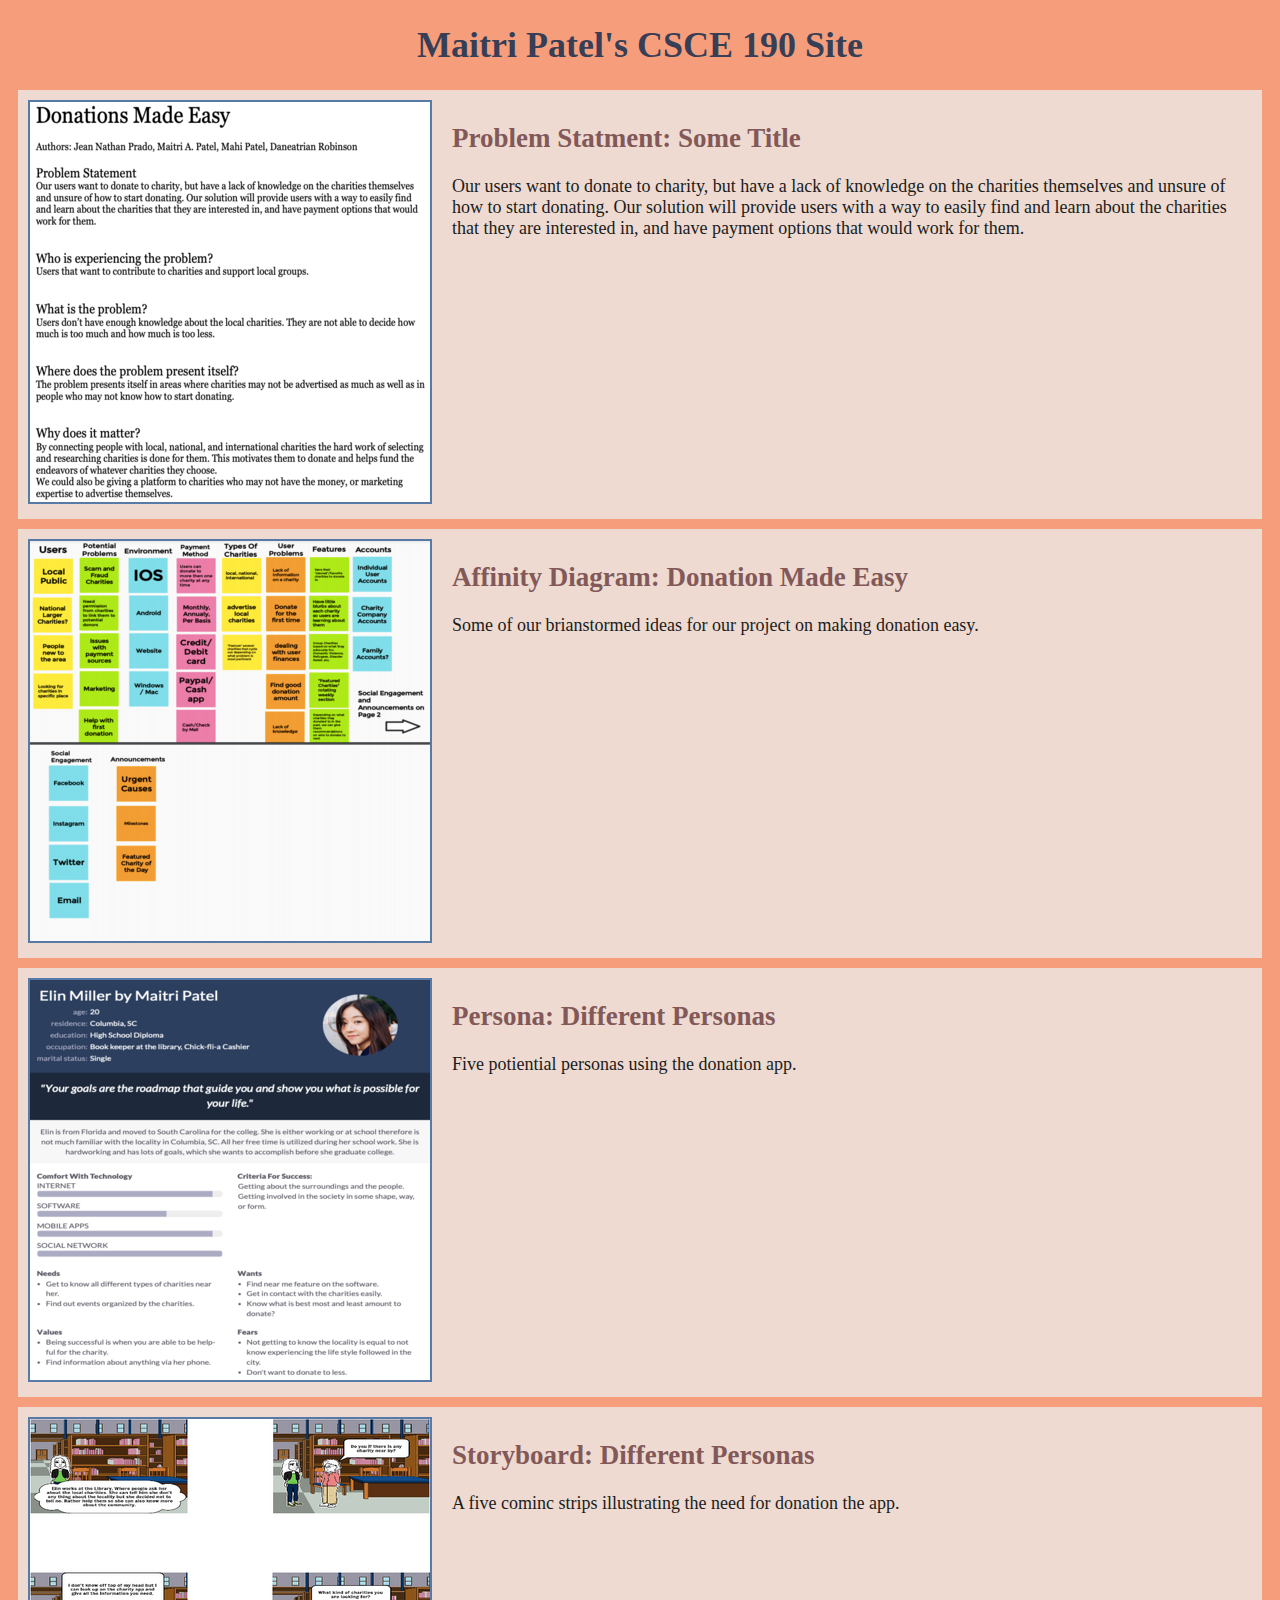
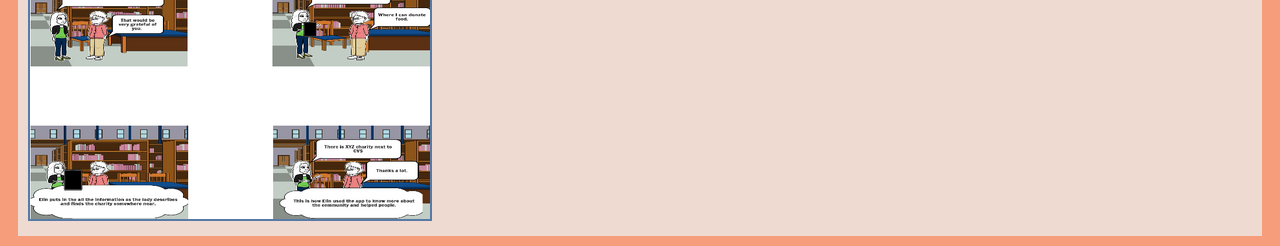
==== index.html @ 3da66b89 "Storyboard" ====
<!DOCTYPE html>
<html>
    <head>
        <title> CSCE 190: Maitri Patel </title>
        <link rel = "stylesheet" href="style.css">
    </head>
    <body>
        <h1> Maitri Patel's CSCE 190 Site  </h1>
        
        <!-- Problem Statement -->
        <section class="assigment">
            <a href="files/problem-statement.pdf"><img src = "images/problem-statement.png"> </a>
            <section class="assigment-detail">
                <a href="files/problem-statement.pdf"> <h2>Problem Statment: Some Title </h2> </a>
                <p> 
                    Our users want to donate to charity, but have a lack of knowledge on the charities themselves and unsure of how to start donating. Our solution will provide users with a way to easily find and learn about the charities that they are interested in, and have payment options that would work for them.
                </p>
            </section>
        </section>

        <!-- Affinity Diagram -->
        <section class="assigment">
            <a href="files/affinity-diagram.pdf"> <img src = "images/affinity-diagram.png"> </a>
            <section class="assigment-detail">
                <a href="files/affinity-diagram.pdf"> <h2>Affinity Diagram: Donation Made Easy </h2> </a>
                <p> 
                    Some of our brianstormed ideas for our project on making donation easy.
                </p>
            </section>
        </section>
        
        <!-- Persona -->
        <section class="assigment">
            <a href="files/persona.pdf"> <img src = "images/persona.png"> </a>
            <section class="assigment-detail">
                <a href="files/persona.pdf"> <h2>Persona: Different Personas </h2> </a>
                <p> 
                    Five potiential personas using the donation app.
                </p>
            </section>
        </section>

        <!-- Story Board -->
        <section class="assigment">
            <a href="files/story-board.pdf"> <img src = "images/story-board.png"> </a>
            <section class="assigment-detail">
                <a href="files/story-board.pdf"> <h2>Storyboard: Different Personas </h2> </a>
                <p> 
                    A five cominc strips illustrating the need for donation the app.
                </p>
            </section>
        </section>


    </body>
</html>
---- style.css ----
body{
    background:#f69e7b;
    font-size: large;
    font-family:'Times New Roman', Times, serif;
    color: #1a1c20;
}

.assigment{
    display:flex;
    padding: 10px;
    margin: 10px;
    background: #eedad1;
}

.assigment img{
    width: 400px;
    border: 2px solid #587AA6;
    margin-right: 20px;
}

h1{ 
    color: #383e56;
    text-align: center;
}

a{
    color: #835858;
    text-decoration: none;
}
/*  #eeeeee #222831 #4f8a8b #fbd46d*/
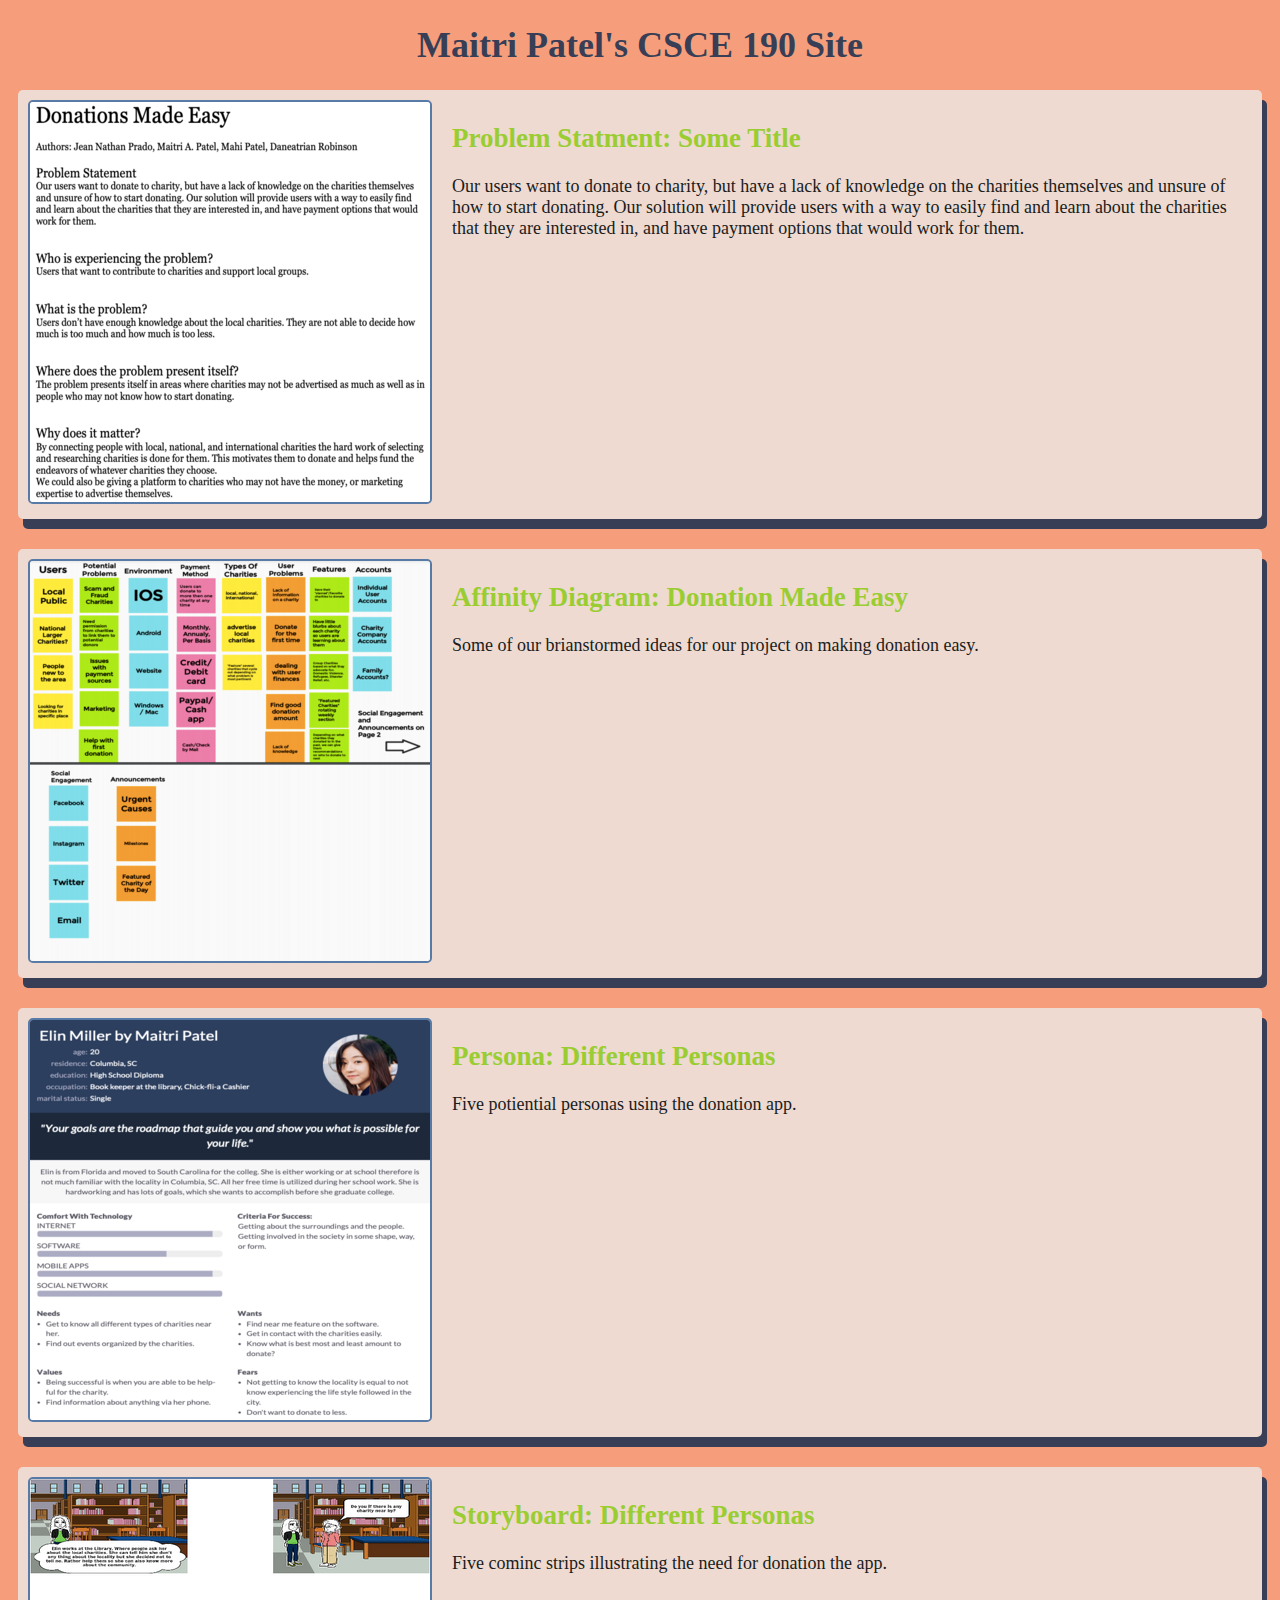
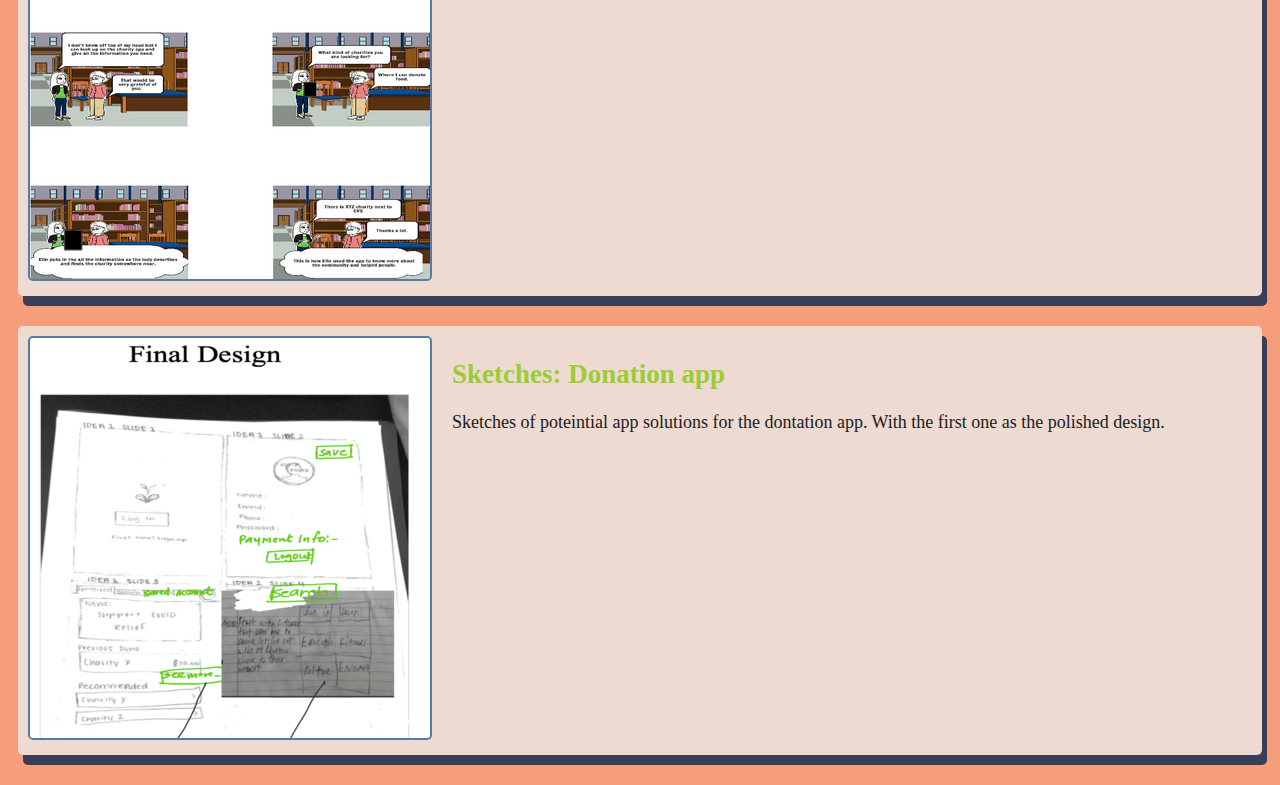
==== commit 751d3170: "Sketches" ====
--- a/index.html
+++ b/index.html
@@ -46,11 +46,21 @@
             <section class="assigment-detail">
                 <a href="files/story-board.pdf"> <h2>Storyboard: Different Personas </h2> </a>
                 <p> 
-                    A five cominc strips illustrating the need for donation the app.
+                    Five cominc strips illustrating the need for donation the app.
                 </p>
             </section>
         </section>
 
+        <!-- Sketches -->
+        <section class="assigment">
+            <a href="files/sketch.pdf"> <img src = "images/sketch.png"> </a>
+            <section class="assigment-detail">
+                <a href="files/sketch.pdf"> <h2>Sketches: Donation app </h2> </a>
+                <p> 
+                    Sketches of poteintial app solutions for the dontation app. With the first one as the polished design.
+                </p>
+            </section>
+        </section>        
 
     </body>
 </html>
--- a/style.css
+++ b/style.css
@@ -9,13 +9,17 @@
     display:flex;
     padding: 10px;
     margin: 10px;
+    margin-bottom: 30px;
     background: #eedad1;
+    border-radius: 5px;
+    box-shadow: 5px 10px #383e56;
 }
 
 .assigment img{
     width: 400px;
     border: 2px solid #587AA6;
     margin-right: 20px;
+    border-radius: 5px;
 }
 
 h1{ 
@@ -24,7 +28,11 @@
 }
 
 a{
-    color: #835858;
+    color: yellowgreen;
     text-decoration: none;
 }
+
+.assigment a:hover{
+    color: #835858;
+}
 /*  #eeeeee #222831 #4f8a8b #fbd46d*/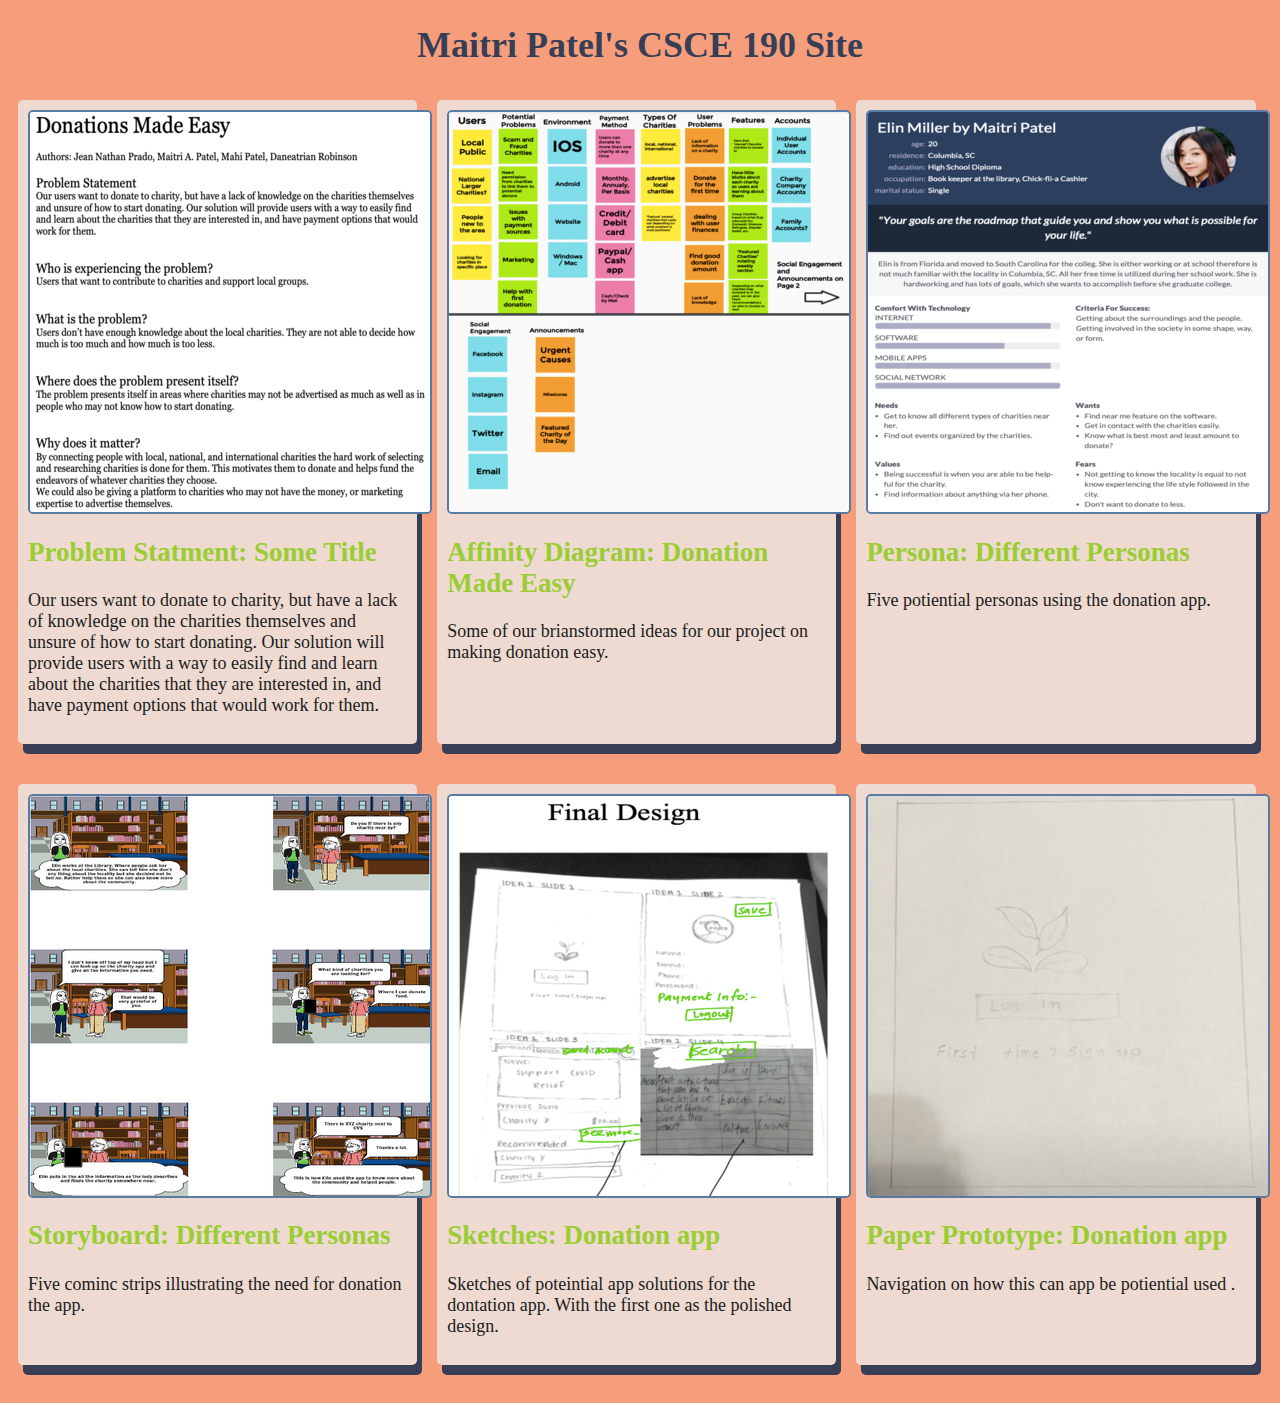
==== commit c4bce561: "Paper Prototype" ====
--- a/index.html
+++ b/index.html
@@ -7,60 +7,73 @@
     <body>
         <h1> Maitri Patel's CSCE 190 Site  </h1>
         
-        <!-- Problem Statement -->
-        <section class="assigment">
-            <a href="files/problem-statement.pdf"><img src = "images/problem-statement.png"> </a>
-            <section class="assigment-detail">
-                <a href="files/problem-statement.pdf"> <h2>Problem Statment: Some Title </h2> </a>
-                <p> 
-                    Our users want to donate to charity, but have a lack of knowledge on the charities themselves and unsure of how to start donating. Our solution will provide users with a way to easily find and learn about the charities that they are interested in, and have payment options that would work for them.
-                </p>
+        <div class= "assigments">
+
+            <!-- Problem Statement -->
+            <section class="assigment">
+                <a href="files/problem-statement.pdf"><img src = "images/problem-statement.png"> </a>
+                <section class="assigment-detail">
+                    <a href="files/problem-statement.pdf"> <h2>Problem Statment: Some Title </h2> </a>
+                    <p> 
+                        Our users want to donate to charity, but have a lack of knowledge on the charities themselves and unsure of how to start donating. Our solution will provide users with a way to easily find and learn about the charities that they are interested in, and have payment options that would work for them.
+                    </p>
+                </section>
             </section>
-        </section>
 
-        <!-- Affinity Diagram -->
-        <section class="assigment">
-            <a href="files/affinity-diagram.pdf"> <img src = "images/affinity-diagram.png"> </a>
-            <section class="assigment-detail">
-                <a href="files/affinity-diagram.pdf"> <h2>Affinity Diagram: Donation Made Easy </h2> </a>
-                <p> 
-                    Some of our brianstormed ideas for our project on making donation easy.
-                </p>
+            <!-- Affinity Diagram -->
+            <section class="assigment">
+                <a href="files/affinity-diagram.pdf"> <img src = "images/affinity-diagram.png"> </a>
+                <section class="assigment-detail">
+                    <a href="files/affinity-diagram.pdf"> <h2>Affinity Diagram: Donation Made Easy </h2> </a>
+                    <p> 
+                        Some of our brianstormed ideas for our project on making donation easy.
+                    </p>
+                </section>
             </section>
-        </section>
-        
-        <!-- Persona -->
-        <section class="assigment">
-            <a href="files/persona.pdf"> <img src = "images/persona.png"> </a>
-            <section class="assigment-detail">
-                <a href="files/persona.pdf"> <h2>Persona: Different Personas </h2> </a>
-                <p> 
-                    Five potiential personas using the donation app.
-                </p>
+            
+            <!-- Persona -->
+            <section class="assigment">
+                <a href="files/persona.pdf"> <img src = "images/persona.png"> </a>
+                <section class="assigment-detail">
+                    <a href="files/persona.pdf"> <h2>Persona: Different Personas </h2> </a>
+                    <p> 
+                        Five potiential personas using the donation app.
+                    </p>
+                </section>
             </section>
-        </section>
 
-        <!-- Story Board -->
-        <section class="assigment">
-            <a href="files/story-board.pdf"> <img src = "images/story-board.png"> </a>
-            <section class="assigment-detail">
-                <a href="files/story-board.pdf"> <h2>Storyboard: Different Personas </h2> </a>
-                <p> 
-                    Five cominc strips illustrating the need for donation the app.
-                </p>
+            <!-- Story Board -->
+            <section class="assigment">
+                <a href="files/story-board.pdf"> <img src = "images/story-board.png"> </a>
+                <section class="assigment-detail">
+                    <a href="files/story-board.pdf"> <h2>Storyboard: Different Personas </h2> </a>
+                    <p> 
+                        Five cominc strips illustrating the need for donation the app.
+                    </p>
+                </section>
             </section>
-        </section>
 
-        <!-- Sketches -->
-        <section class="assigment">
-            <a href="files/sketch.pdf"> <img src = "images/sketch.png"> </a>
-            <section class="assigment-detail">
-                <a href="files/sketch.pdf"> <h2>Sketches: Donation app </h2> </a>
-                <p> 
-                    Sketches of poteintial app solutions for the dontation app. With the first one as the polished design.
-                </p>
-            </section>
-        </section>        
+            <!-- Sketches -->
+            <section class="assigment">
+                <a href="files/sketch.pdf"> <img src = "images/sketch.png"> </a>
+                <section class="assigment-detail">
+                    <a href="files/sketch.pdf"> <h2>Sketches: Donation app </h2> </a>
+                    <p> 
+                        Sketches of poteintial app solutions for the dontation app. With the first one as the polished design.
+                    </p>
+                </section>
+            </section>        
 
+            <!-- Paper Prototype -->
+            <section class="assigment">
+                <a href="https://youtu.be/VBZJ8A3aNvs"> <img src = "images/paper-prototype.png"> </a>
+                <section class="assigment-detail">
+                    <a href="https://youtu.be/VBZJ8A3aNvs"> <h2>Paper Prototype: Donation app </h2> </a>
+                    <p> 
+                        Navigation on how this can app be potiential used .
+                    </p>
+                </section>
+            </section>  
+        </div>
     </body>
 </html>
--- a/style.css
+++ b/style.css
@@ -5,8 +5,13 @@
     color: #1a1c20;
 }
 
+.assigments{
+    display: flex;
+    flex-wrap: wrap;
+}
+
 .assigment{
-    display:flex;
+    width: 30%;
     padding: 10px;
     margin: 10px;
     margin-bottom: 30px;
@@ -20,6 +25,8 @@
     border: 2px solid #587AA6;
     margin-right: 20px;
     border-radius: 5px;
+    display: block;
+    margin: auto;
 }
 
 h1{ 
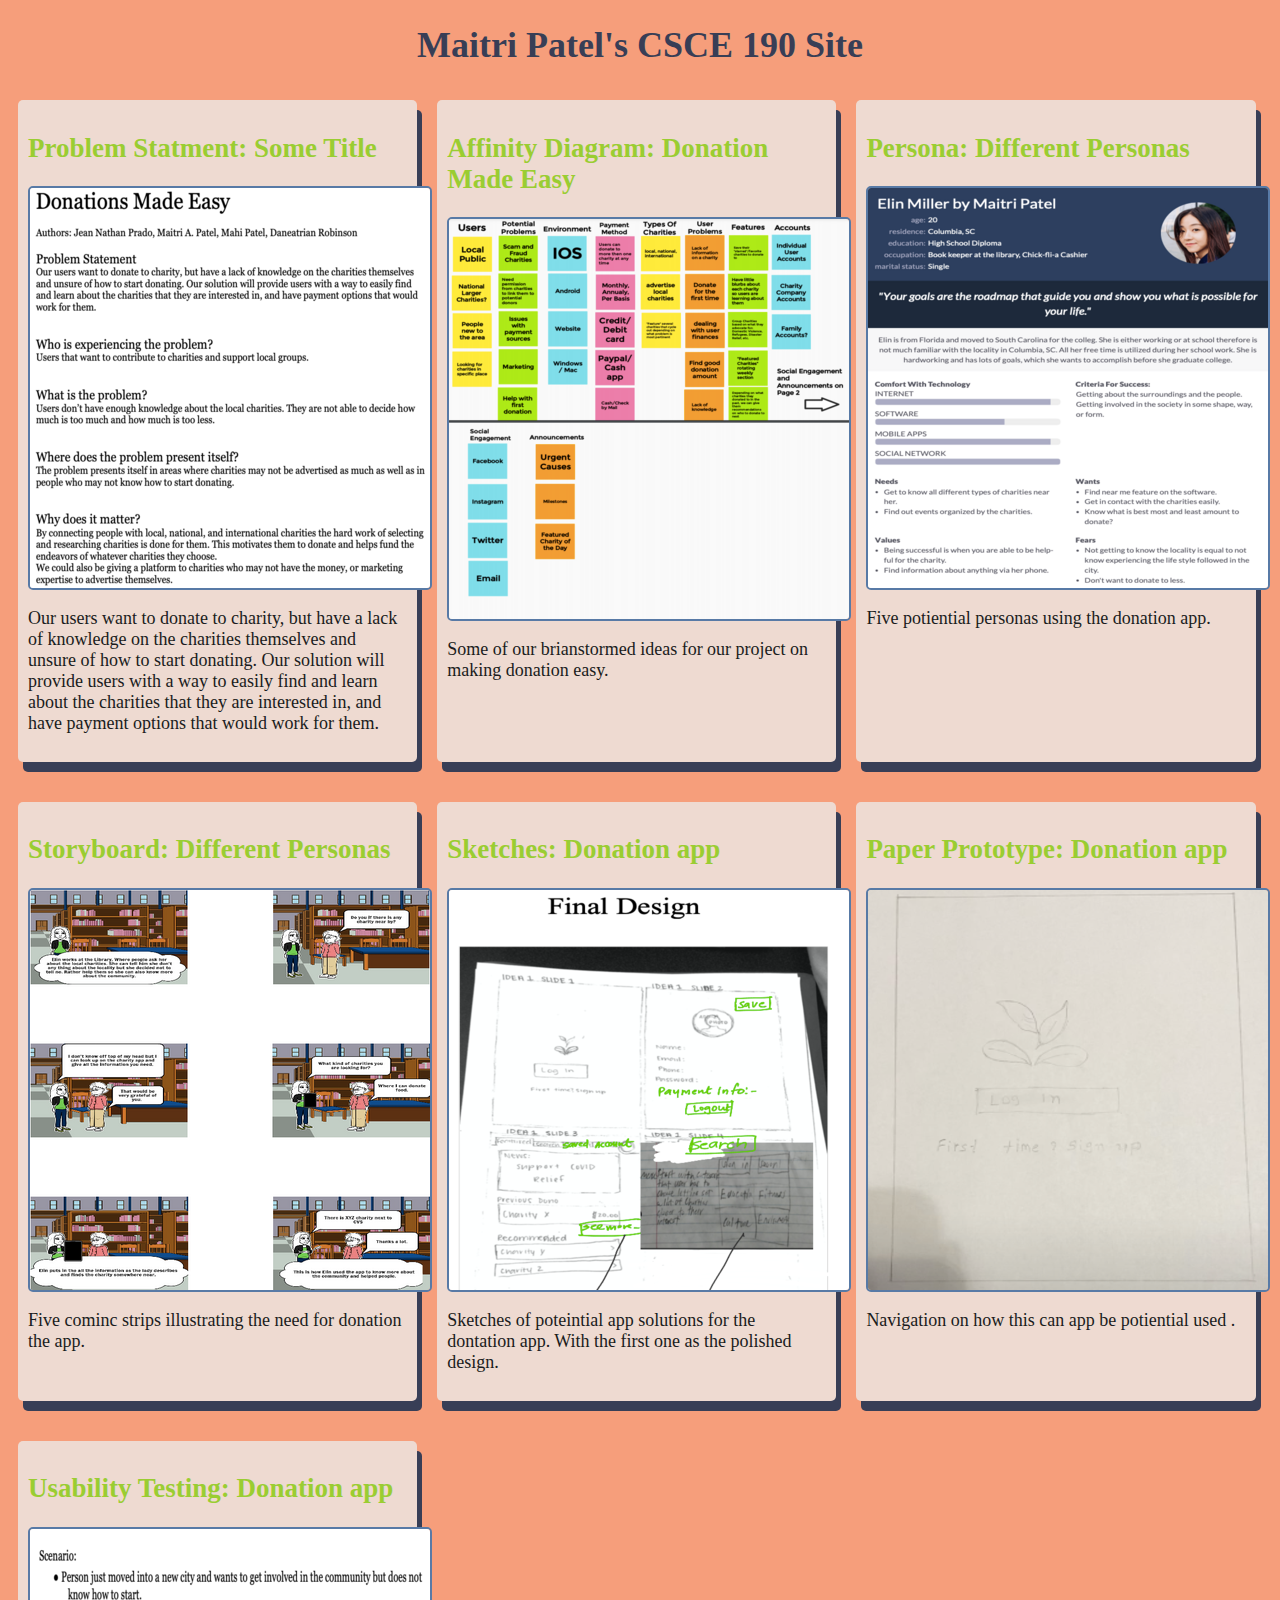
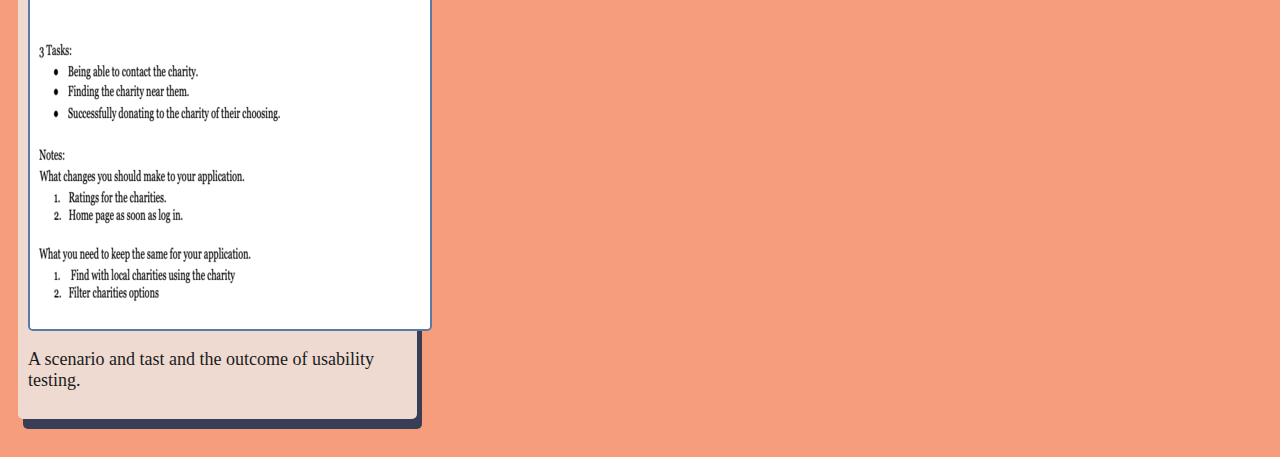
==== commit 170f1133: "usability-testing" ====
--- a/index.html
+++ b/index.html
@@ -11,9 +11,9 @@
 
             <!-- Problem Statement -->
             <section class="assigment">
+                <a href="files/problem-statement.pdf"> <h2>Problem Statment: Some Title </h2> </a>
                 <a href="files/problem-statement.pdf"><img src = "images/problem-statement.png"> </a>
                 <section class="assigment-detail">
-                    <a href="files/problem-statement.pdf"> <h2>Problem Statment: Some Title </h2> </a>
                     <p> 
                         Our users want to donate to charity, but have a lack of knowledge on the charities themselves and unsure of how to start donating. Our solution will provide users with a way to easily find and learn about the charities that they are interested in, and have payment options that would work for them.
                     </p>
@@ -22,9 +22,9 @@
 
             <!-- Affinity Diagram -->
             <section class="assigment">
+                <a href="files/affinity-diagram.pdf"> <h2>Affinity Diagram: Donation Made Easy </h2> </a>
                 <a href="files/affinity-diagram.pdf"> <img src = "images/affinity-diagram.png"> </a>
                 <section class="assigment-detail">
-                    <a href="files/affinity-diagram.pdf"> <h2>Affinity Diagram: Donation Made Easy </h2> </a>
                     <p> 
                         Some of our brianstormed ideas for our project on making donation easy.
                     </p>
@@ -33,9 +33,9 @@
             
             <!-- Persona -->
             <section class="assigment">
+                <a href="files/persona.pdf"> <h2>Persona: Different Personas </h2> </a>
                 <a href="files/persona.pdf"> <img src = "images/persona.png"> </a>
                 <section class="assigment-detail">
-                    <a href="files/persona.pdf"> <h2>Persona: Different Personas </h2> </a>
                     <p> 
                         Five potiential personas using the donation app.
                     </p>
@@ -44,9 +44,9 @@
 
             <!-- Story Board -->
             <section class="assigment">
+                <a href="files/story-board.pdf"> <h2>Storyboard: Different Personas </h2> </a>
                 <a href="files/story-board.pdf"> <img src = "images/story-board.png"> </a>
                 <section class="assigment-detail">
-                    <a href="files/story-board.pdf"> <h2>Storyboard: Different Personas </h2> </a>
                     <p> 
                         Five cominc strips illustrating the need for donation the app.
                     </p>
@@ -55,9 +55,9 @@
 
             <!-- Sketches -->
             <section class="assigment">
+                <a href="files/sketch.pdf"> <h2>Sketches: Donation app </h2> </a>
                 <a href="files/sketch.pdf"> <img src = "images/sketch.png"> </a>
                 <section class="assigment-detail">
-                    <a href="files/sketch.pdf"> <h2>Sketches: Donation app </h2> </a>
                     <p> 
                         Sketches of poteintial app solutions for the dontation app. With the first one as the polished design.
                     </p>
@@ -66,14 +66,26 @@
 
             <!-- Paper Prototype -->
             <section class="assigment">
+                <a href="https://youtu.be/VBZJ8A3aNvs"> <h2>Paper Prototype: Donation app </h2> </a>
                 <a href="https://youtu.be/VBZJ8A3aNvs"> <img src = "images/paper-prototype.png"> </a>
                 <section class="assigment-detail">
-                    <a href="https://youtu.be/VBZJ8A3aNvs"> <h2>Paper Prototype: Donation app </h2> </a>
                     <p> 
                         Navigation on how this can app be potiential used .
                     </p>
                 </section>
             </section>  
+
+            <!-- Usability Testing script -->
+            <section class="assigment">
+                <a href="files/usability-testing.pdf"> <h2>Usability Testing: Donation app </h2> </a>
+                <a href="files/usability-testing.pdf"> <img src = "images/usability-testing.png"> </a>
+                <section class="assigment-detail">
+                    <p> 
+                        A scenario and tast and the outcome of usability testing.
+                    </p>
+                </section>
+            </section>  
+
         </div>
     </body>
 </html>
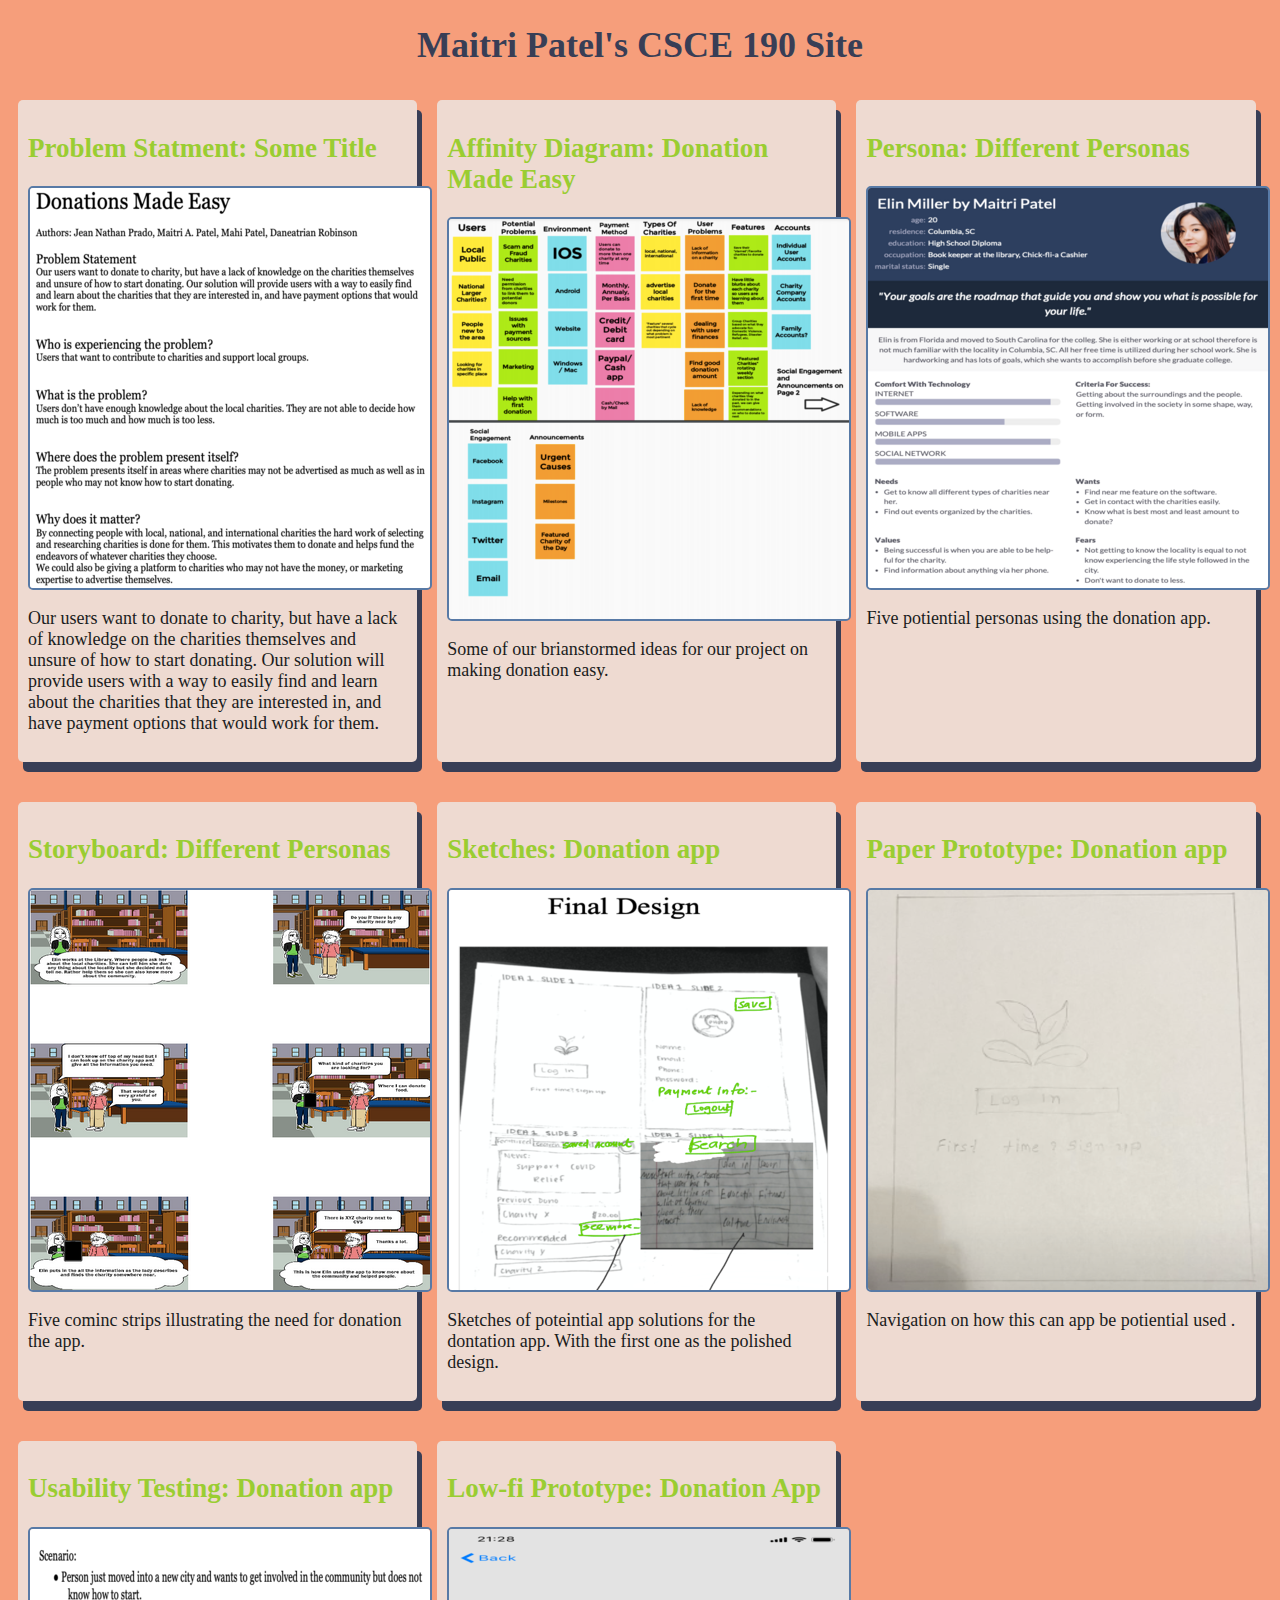
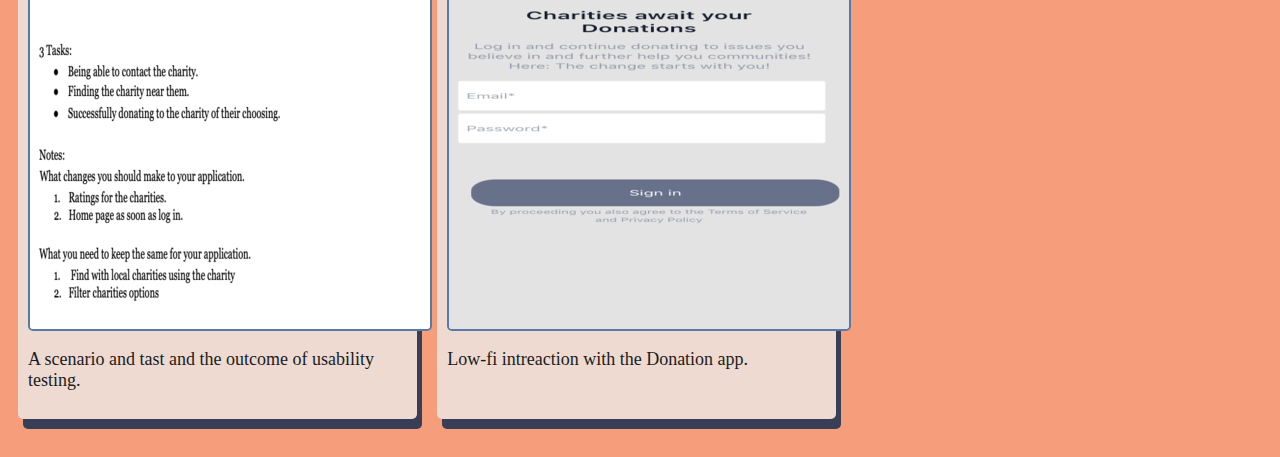
==== commit dcf9542b: "Low-fi-prototype" ====
--- a/index.html
+++ b/index.html
@@ -86,6 +86,17 @@
                 </section>
             </section>  
 
+            <!-- Low-fi-Prototype -->
+            <section class="assigment">
+                <a href="files/low-fi-protype/index.html"> <h2>Low-fi Prototype: Donation App </h2> </a>
+                <a href="files/low-fi-protype/index.html"> <img src = "images/low-fi-prototype.png"> </a>
+                <section class="assigment-detail">
+                    <p> 
+                        Low-fi intreaction with the Donation app.
+                    </p>
+                </section>
+            </section>  
+
         </div>
     </body>
 </html>
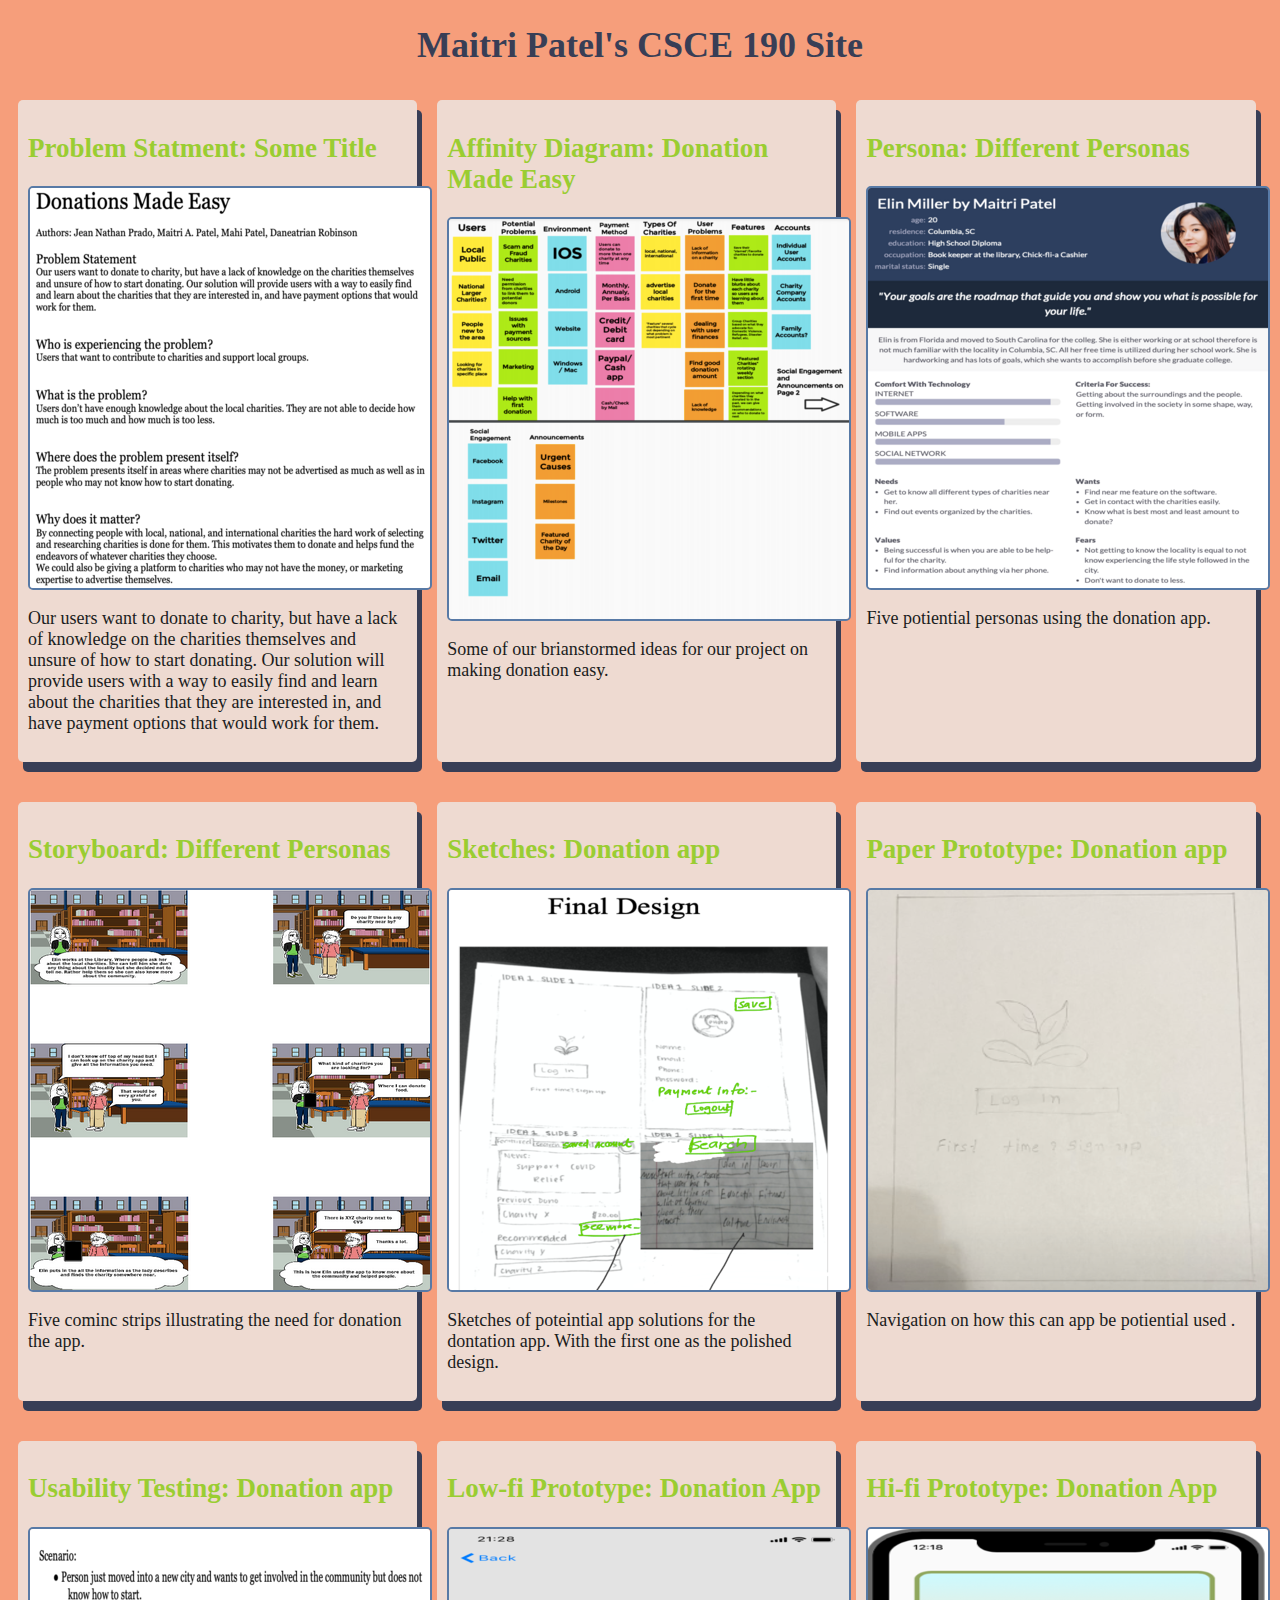
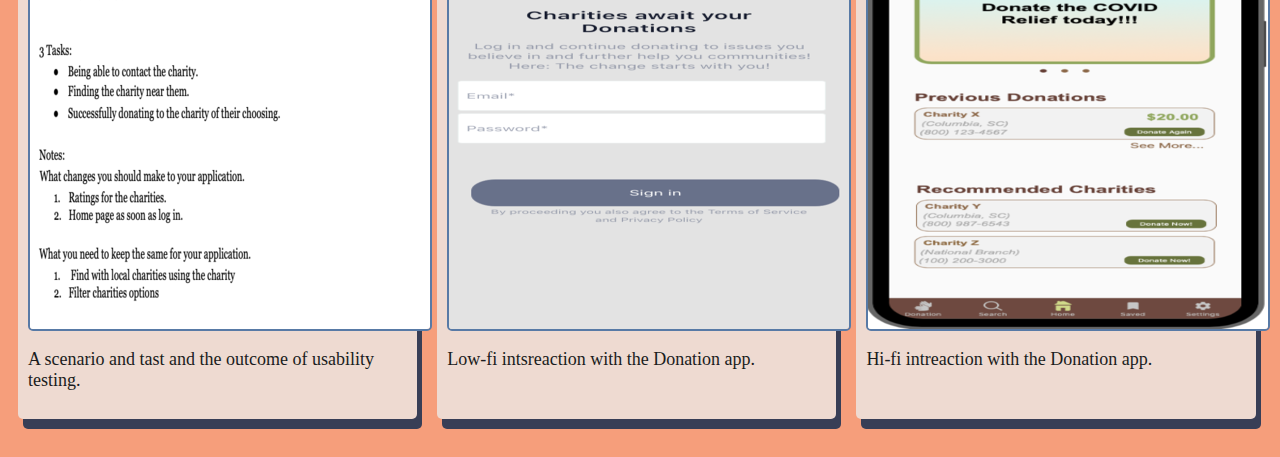
==== commit 7eaedebb: "automated commit" ====
--- a/index.html
+++ b/index.html
@@ -88,15 +88,26 @@
 
             <!-- Low-fi-Prototype -->
             <section class="assigment">
-                <a href="files/low-fi-protype/index.html"> <h2>Low-fi Prototype: Donation App </h2> </a>
-                <a href="files/low-fi-protype/index.html"> <img src = "images/low-fi-prototype.png"> </a>
+                <a href="files/low-fi-protype/frame.html"> <h2>Low-fi Prototype: Donation App </h2> </a>
+                <a href="files/low-fi-protype/frame.html"> <img src = "images/low-fi-prototype.png"> </a>
                 <section class="assigment-detail">
                     <p> 
-                        Low-fi intreaction with the Donation app.
+                        Low-fi intsreaction with the Donation app.
                     </p>
                 </section>
             </section>  
 
+            <!-- hi-fi-Prototype -->
+            <section class="assigment">
+                <a href="files/hi-fi-protype/frame.html"> <h2>Hi-fi Prototype: Donation App </h2> </a>
+                <a href="files/hi-fi-protype/frame.html"> <img src = "images/hi-fi-prototype.png"> </a>
+                <section class="assigment-detail">
+                    <p> 
+                        Hi-fi intreaction with the Donation app.
+                    </p>
+                </section>
+            </section>         
+ 
         </div>
     </body>
 </html>
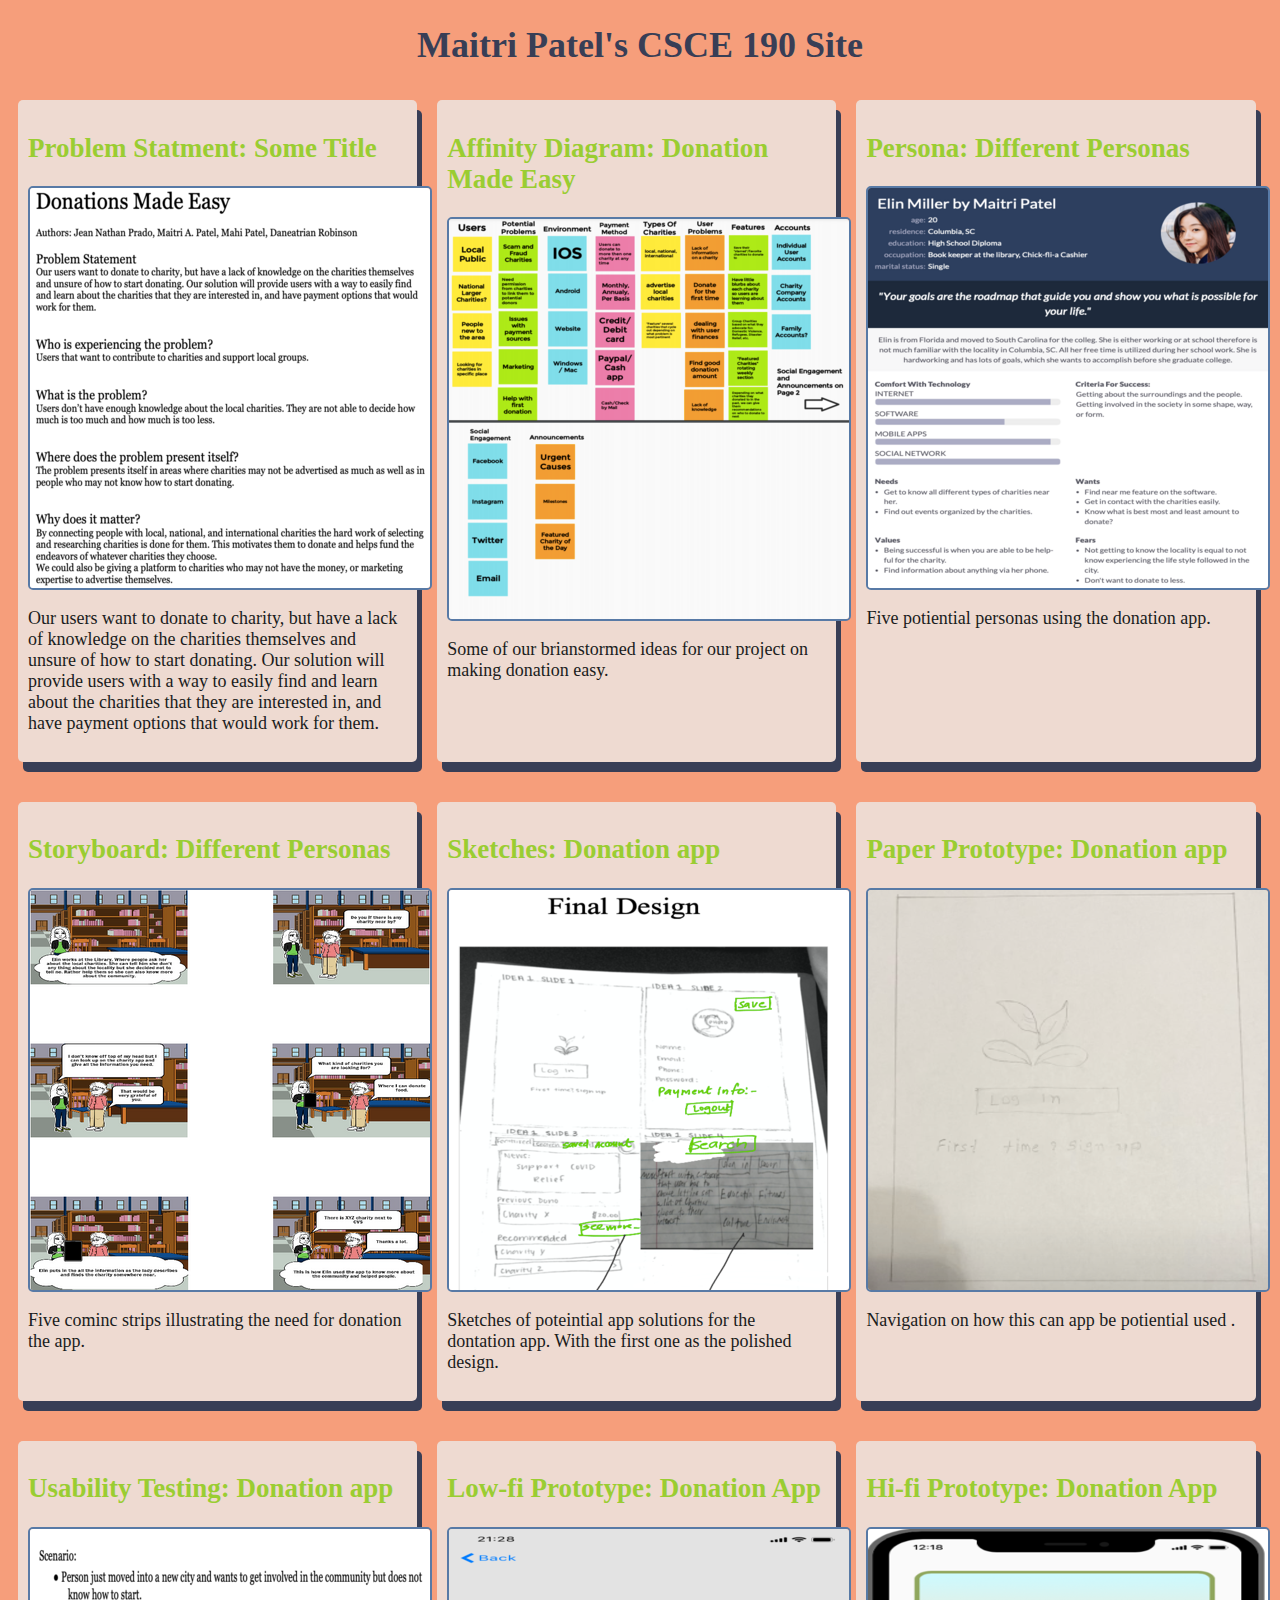
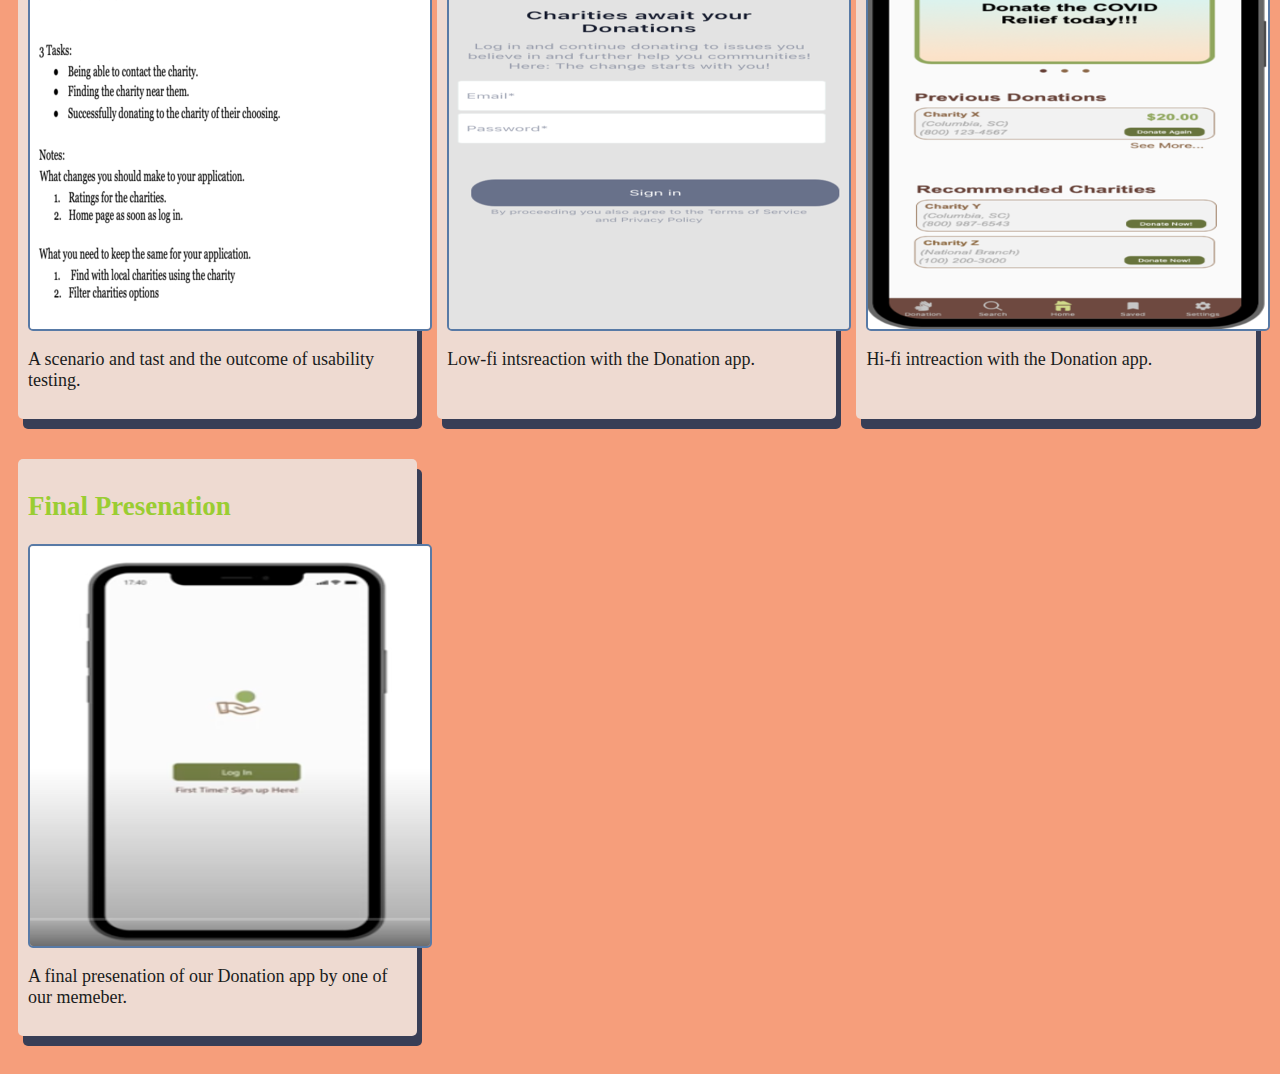
==== commit 679c6009: "automated commit" ====
--- a/index.html
+++ b/index.html
@@ -107,7 +107,18 @@
                     </p>
                 </section>
             </section>         
- 
+
+            <!-- hi-fi-Prototype presenation -->
+            <section class="assigment">
+                <a href="https://youtu.be/WA3uIC_SC64"> <h2> Final Presenation </h2> </a>
+                <a href="https://youtu.be/WA3uIC_SC64"> <img src = "images/final-presnenation.png"> </a>
+                <section class="assigment-detail">
+                    <p> 
+                        A final presenation of our Donation app by one of our memeber.
+                    </p>
+                </section>
+            </section>             
+
         </div>
     </body>
 </html>
